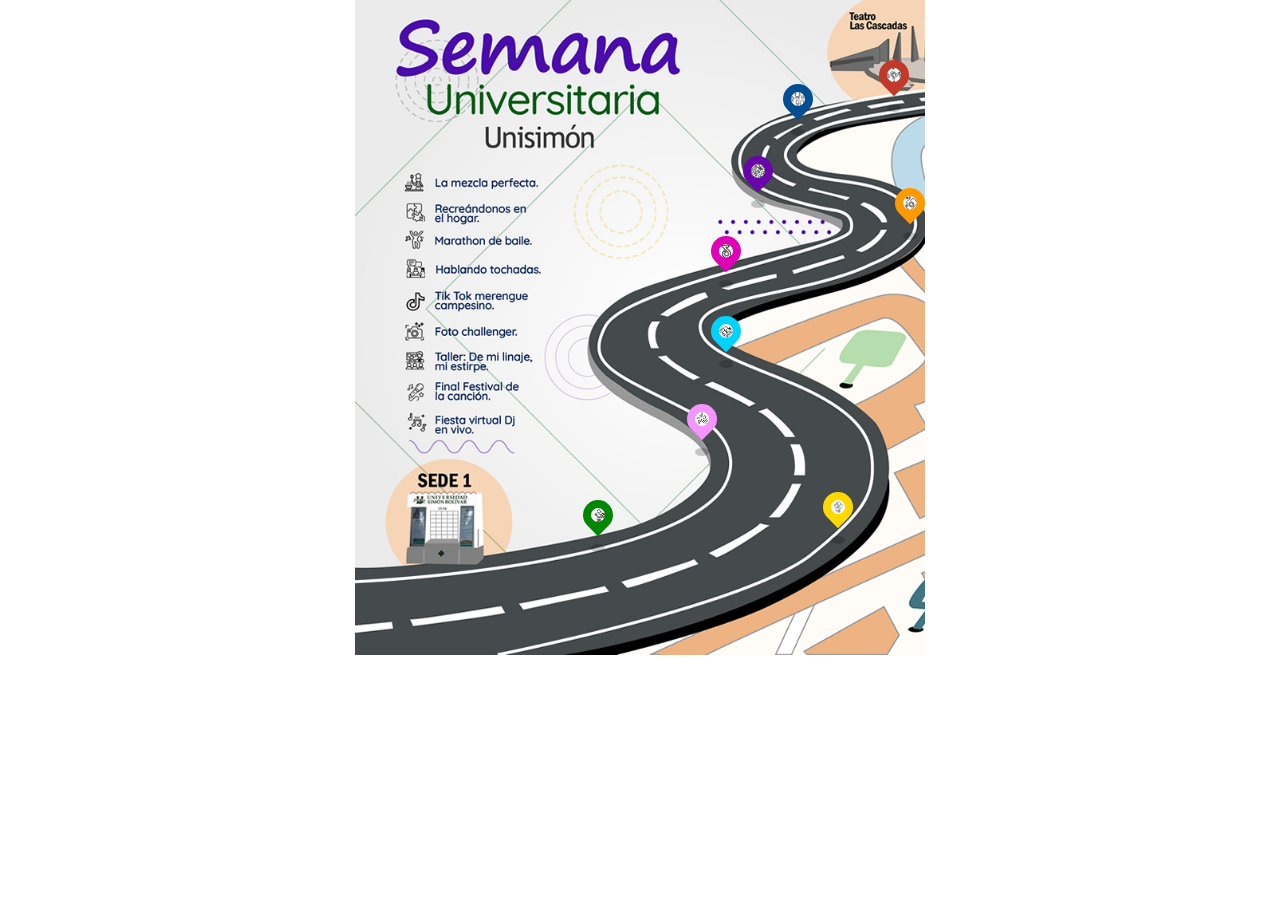
==== index.html @ f12e04e8 "Update index.html" ====
<!DOCTYPE html>
<html lang="es">
<head>
    <meta charset="UTF-8">
    <meta name="viewport" content="width=device-width, initial-scale=1.0">
    <title>Semana Universitaria</title>

    <link rel="stylesheet" href="css/style.css">
    <link rel="stylesheet" href="css/stylecr.css">
    <link rel=”shortcut icon” type=”image/png” href=”unisimon.png”/>
    
   
</head>
<body>
    <main>
        <div class="c-pin-pulse">
                <a class="enlace" href="page/act9.html">
                    <div class='pin dj'></div>
                    <div class='pulse'></div>
                </a>
                <div class="title title_left title_rojo"><font color="black" face="calibri">Fiesta virtual DJ en vivo</font></div>
            
        </div>
        <div class="c-pin-pulse">
                <a class="enlace" href="page/act8.html">
                    <div class='pin final'></div>
                    <div class='pulse'></div>
                </a>
                <div class="title title_azul"><font color="black" face="calibri">Final festival de la canción</font></div>
            
        </div>
        <div class="c-pin-pulse">
             
            <a class="enlace" href="page/act7.html">
               
                <div class='pin taller'>
            </div>
                <div class='pulse'></div>
            </a>
                <div class="title title_morado"><font color="black" face="calibri">Taller: De mi Linaje mi Estirpe</font></div>
        </div>
         <div class="c-pin-pulse">
            <a class="enlace" href="page/act6.html">
                <div class='pin foto'></div>
                <div class='pulse'></div>
            </a>
                <div class="title title_left title_naranja"><font color="black" face="calibri">Foto Challenger</font></div>
        </div>
         <div class="c-pin-pulse">
            <a class="enlace" href="page/act5.html">
                <div class='pin tiktok'></div>
                <div class='pulse'></div>
            </a>
                <div class="title title_fucsia"><font color="black" face="calibri">Tik Tok Merengue Campesino</font></div>
        </div>
         <div class="c-pin-pulse">
            <a class="enlace" href="page/act4.html">
                <div class='pin hablar'></div>
                <div class='pulse'></div>
            </a>
                <div class="title title_cyan"><font color="black" face="calibri">Hablando Tochadas</font></div>
        </div>
         <div class="c-pin-pulse">
            <a class="enlace" href="page/act3.html">
                <div class='pin baile'></div>
                <div class='pulse'></div>
            </a>
                <div class="title title_rosa"><font color="black" face="calibri">Maratón de Baile</font></div>
        </div>
         <div class="c-pin-pulse">
            <a class="enlace" href="page/act2.html">
                <div class='pin hogar'></div>
                <div class='pulse'></div>
            </a>
                <div class="title title_left title_amarillo"><font color="black" face="calibri">Recreándonos en el Hogar</font></div>
        </div>
         <div class="c-pin-pulse">
            <a class="enlace" href="page/act1.html">
                <div class='pin mezcla'></div>
                <div class='pulse'></div>
            </a>
                <div class="title title_verde"><font color="black" face="calibri">La Mezcla Perfecta</font></div>
        </div>
        <div>
            <img src="img/fondo.jpg">
        </div>
        <div class="videos" style="clear: both; "><br>d</div>
    </main>

           

</body>
</html>
---- css/style.css ----
* {
    box-sizing: border-box;
    margin: 0;
    padding: 0;
}
:root {
    --rojo: #C0392B;
    --azul_oscuro: #004E92;
    --morado: #6804aa;
    --rosa: #DE01B6;
    --naranja: #FE9A00;
    --celeste: #00D4FE;
    --morado_claro: #F495FF;
    --amarillo: #FFD800;
    --verde: #008702;
}
main {
    margin: 0 auto;
    position: relative;
    width: 570px;
}
body, html { height: 100%; }
body{ position: relative; }
.pin {
    z-index: 1;
  width: 30px;
  height: 30px;
  border-radius: 50% 50% 50% 0;
  background: var(--azul_oscuro);
  -webkit-transform: rotate(-45deg);
  -moz-transform: rotate(-45deg);
  -o-transform: rotate(-45deg);
  -ms-transform: rotate(-45deg);
  transform: rotate(-45deg);
  margin: -20px 0 0 -20px;
  -webkit-animation-name: bounce;
  -moz-animation-name: bounce;
  -o-animation-name: bounce;
  -ms-animation-name: bounce;
  animation-name: bounce;
  -webkit-animation-fill-mode: both;
  -moz-animation-fill-mode: both;
  -o-animation-fill-mode: both;
  -ms-animation-fill-mode: both;
  animation-fill-mode: both;
  -webkit-animation-duration: 1s;
  -moz-animation-duration: 1s;
  -o-animation-duration: 1s;
  -ms-animation-duration: 1s;
  animation-duration: 1s;
}
.pin:after {
  content: '';
  width: 14px;
  height: 14px;
  margin: 8px 0 0 8px;
  background: #ffffff;
  position: absolute;
  border-radius: 50%;
}
.mezcla:after{
background-image: url('../img/Mezcla.png');
background-size: 100%;
}
.hogar:after{
background-image: url('../img/Recreandonos.png');
background-size: 100%;
}
.baile:after{
background-image: url('../img/Baile.png');
background-size: 100%;
}
.hablar:after{
background-image: url('../img/Hablando.png');
background-size: 100%;
}
.tiktok:after{
background-image: url('../img/tiktok.png');
background-size: 100%;
}
.foto:after{
background-image: url('../img/Foto.png');
background-size: 100%;
}
.taller:after{
background-image: url('../img/formacion.png');
background-size: 100%;
}
.final:after{
background-image: url('../img/microfono.png');
background-size: 100%;
}
.dj:after{
background-image: url('../img/musica.png');
background-size: 100%;
}

.c-pin-pulse { position: absolute; z-index: 2; }
.c-pin-pulse:nth-child(1) {
    left: 34rem;
    top: 5rem;
} 
.c-pin-pulse:nth-child(2) {
    left: 28rem;
    top: 6.5rem;
}
.c-pin-pulse:nth-child(3) {
    left: 25.5rem;
    top: 11rem;
}
.c-pin-pulse:nth-child(4) {
    left: 35rem;
    top: 13rem;
} 
.c-pin-pulse:nth-child(5) {
    left: 23.5rem;
    top: 16rem;
} 
.c-pin-pulse:nth-child(6) {
    left: 23.5rem;
    top: 21rem;
}
.c-pin-pulse:nth-child(7) {
    left: 22rem;
    top: 26.5rem;
} 
.c-pin-pulse:nth-child(8) {
    left: 30.5rem;
    top: 32rem;
} 
.c-pin-pulse:nth-child(9) {
    left: 15.5rem;
    top: 32.5rem;
} 
.c-pin-pulse:nth-child(1) .pin { background: var(--rojo); }
.c-pin-pulse:nth-child(2) .pin { background: var(--azul_oscuro); }
.c-pin-pulse:nth-child(3) .pin { background: var(--morado); }
.c-pin-pulse:nth-child(4) .pin { background: var(--naranja); } 
.c-pin-pulse:nth-child(5) .pin { background: var(--rosa); } 
.c-pin-pulse:nth-child(6) .pin { background: var(--celeste); }
.c-pin-pulse:nth-child(7) .pin { background: var(--morado_claro); } 
.c-pin-pulse:nth-child(8) .pin { background: var(--amarillo); } 
.c-pin-pulse:nth-child(9) .pin { background: var(--verde); } 

.pulse {
    z-index: 2;
  background: rgba(0,0,0,0.2);
  border-radius: 50%;
  height: 14px;
  width: 14px;
  margin: 11px 0px 0px -12px;
  -webkit-transform: rotateX(55deg);
  -moz-transform: rotateX(55deg);
  -o-transform: rotateX(55deg);
  -ms-transform: rotateX(55deg);
  transform: rotateX(55deg);
}
.pulse:after {
  content: "";
  border-radius: 50%;
  height: 40px;
  width: 40px;
  position: absolute;
  margin: -13px 0 0 -13px;
  -webkit-animation: pulsate 1s ease-out;
  -moz-animation: pulsate 1s ease-out;
  -o-animation: pulsate 1s ease-out;
  -ms-animation: pulsate 1s ease-out;
  animation: pulsate 1s ease-out;
  -webkit-animation-iteration-count: infinite;
  -moz-animation-iteration-count: infinite;
  -o-animation-iteration-count: infinite;
  -ms-animation-iteration-count: infinite;
  animation-iteration-count: infinite;
  opacity: 0;
  -ms-filter: "progid:DXImageTransform.Microsoft.Alpha(Opacity=0)";
  filter: alpha(opacity=0);
  -webkit-box-shadow: 0 0 1px 2px #89849b;
  box-shadow: 0 0 1px 2px #89849b;
  -webkit-animation-delay: 1.1s;
  -moz-animation-delay: 1.1s;
  -o-animation-delay: 1.1s;
  -ms-animation-delay: 1.1s;
  animation-delay: 1.1s;
}
.pulse:nth-child(2) {
    left: 25.5rem;
    top: 11rem;
}
@-moz-keyframes pulsate {
  0% {
    -webkit-transform: scale(0.1, 0.1);
    -moz-transform: scale(0.1, 0.1);
    -o-transform: scale(0.1, 0.1);
    -ms-transform: scale(0.1, 0.1);
    transform: scale(0.1, 0.1);
    opacity: 0;
    -ms-filter: "progid:DXImageTransform.Microsoft.Alpha(Opacity=0)";
    filter: alpha(opacity=0);
  }
  50% {
    opacity: 1;
    -ms-filter: none;
    filter: none;
  }
  100% {
    -webkit-transform: scale(1.2, 1.2);
    -moz-transform: scale(1.2, 1.2);
    -o-transform: scale(1.2, 1.2);
    -ms-transform: scale(1.2, 1.2);
    transform: scale(1.2, 1.2);
    opacity: 0;
    -ms-filter: "progid:DXImageTransform.Microsoft.Alpha(Opacity=0)";
    filter: alpha(opacity=0);
  }
}
@-webkit-keyframes pulsate {
  0% {
    -webkit-transform: scale(0.1, 0.1);
    -moz-transform: scale(0.1, 0.1);
    -o-transform: scale(0.1, 0.1);
    -ms-transform: scale(0.1, 0.1);
    transform: scale(0.1, 0.1);
    opacity: 0;
    -ms-filter: "progid:DXImageTransform.Microsoft.Alpha(Opacity=0)";
    filter: alpha(opacity=0);
  }
  50% {
    opacity: 1;
    -ms-filter: none;
    filter: none;
  }
  100% {
    -webkit-transform: scale(1.2, 1.2);
    -moz-transform: scale(1.2, 1.2);
    -o-transform: scale(1.2, 1.2);
    -ms-transform: scale(1.2, 1.2);
    transform: scale(1.2, 1.2);
    opacity: 0;
    -ms-filter: "progid:DXImageTransform.Microsoft.Alpha(Opacity=0)";
    filter: alpha(opacity=0);
  }
}
@-o-keyframes pulsate {
  0% {
    -webkit-transform: scale(0.1, 0.1);
    -moz-transform: scale(0.1, 0.1);
    -o-transform: scale(0.1, 0.1);
    -ms-transform: scale(0.1, 0.1);
    transform: scale(0.1, 0.1);
    opacity: 0;
    -ms-filter: "progid:DXImageTransform.Microsoft.Alpha(Opacity=0)";
    filter: alpha(opacity=0);
  }
  50% {
    opacity: 1;
    -ms-filter: none;
    filter: none;
  }
  100% {
    -webkit-transform: scale(1.2, 1.2);
    -moz-transform: scale(1.2, 1.2);
    -o-transform: scale(1.2, 1.2);
    -ms-transform: scale(1.2, 1.2);
    transform: scale(1.2, 1.2);
    opacity: 0;
    -ms-filter: "progid:DXImageTransform.Microsoft.Alpha(Opacity=0)";
    filter: alpha(opacity=0);
  }
}
@keyframes pulsate {
  0% {
    -webkit-transform: scale(0.1, 0.1);
    -moz-transform: scale(0.1, 0.1);
    -o-transform: scale(0.1, 0.1);
    -ms-transform: scale(0.1, 0.1);
    transform: scale(0.1, 0.1);
    opacity: 0;
    -ms-filter: "progid:DXImageTransform.Microsoft.Alpha(Opacity=0)";
    filter: alpha(opacity=0);
  }
  50% {
    opacity: 1;
    -ms-filter: none;
    filter: none;
  }
  100% {
    -webkit-transform: scale(1.2, 1.2);
    -moz-transform: scale(1.2, 1.2);
    -o-transform: scale(1.2, 1.2);
    -ms-transform: scale(1.2, 1.2);
    transform: scale(1.2, 1.2);
    opacity: 0;
    -ms-filter: "progid:DXImageTransform.Microsoft.Alpha(Opacity=0)";
    filter: alpha(opacity=0);
  }
}
@-moz-keyframes bounce {
  0% {
    opacity: 0;
    -ms-filter: "progid:DXImageTransform.Microsoft.Alpha(Opacity=0)";
    filter: alpha(opacity=0);
    -webkit-transform: translateY(-2000px) rotate(-45deg);
    -moz-transform: translateY(-2000px) rotate(-45deg);
    -o-transform: translateY(-2000px) rotate(-45deg);
    -ms-transform: translateY(-2000px) rotate(-45deg);
    transform: translateY(-2000px) rotate(-45deg);
  }
  60% {
    opacity: 1;
    -ms-filter: none;
    filter: none;
    -webkit-transform: translateY(30px) rotate(-45deg);
    -moz-transform: translateY(30px) rotate(-45deg);
    -o-transform: translateY(30px) rotate(-45deg);
    -ms-transform: translateY(30px) rotate(-45deg);
    transform: translateY(30px) rotate(-45deg);
  }
  80% {
    -webkit-transform: translateY(-10px) rotate(-45deg);
    -moz-transform: translateY(-10px) rotate(-45deg);
    -o-transform: translateY(-10px) rotate(-45deg);
    -ms-transform: translateY(-10px) rotate(-45deg);
    transform: translateY(-10px) rotate(-45deg);
  }
  100% {
    -webkit-transform: translateY(0) rotate(-45deg);
    -moz-transform: translateY(0) rotate(-45deg);
    -o-transform: translateY(0) rotate(-45deg);
    -ms-transform: translateY(0) rotate(-45deg);
    transform: translateY(0) rotate(-45deg);
  }
}
@-webkit-keyframes bounce {
  0% {
    opacity: 0;
    -ms-filter: "progid:DXImageTransform.Microsoft.Alpha(Opacity=0)";
    filter: alpha(opacity=0);
    -webkit-transform: translateY(-2000px) rotate(-45deg);
    -moz-transform: translateY(-2000px) rotate(-45deg);
    -o-transform: translateY(-2000px) rotate(-45deg);
    -ms-transform: translateY(-2000px) rotate(-45deg);
    transform: translateY(-2000px) rotate(-45deg);
  }
  60% {
    opacity: 1;
    -ms-filter: none;
    filter: none;
    -webkit-transform: translateY(30px) rotate(-45deg);
    -moz-transform: translateY(30px) rotate(-45deg);
    -o-transform: translateY(30px) rotate(-45deg);
    -ms-transform: translateY(30px) rotate(-45deg);
    transform: translateY(30px) rotate(-45deg);
  }
  80% {
    -webkit-transform: translateY(-10px) rotate(-45deg);
    -moz-transform: translateY(-10px) rotate(-45deg);
    -o-transform: translateY(-10px) rotate(-45deg);
    -ms-transform: translateY(-10px) rotate(-45deg);
    transform: translateY(-10px) rotate(-45deg);
  }
  100% {
    -webkit-transform: translateY(0) rotate(-45deg);
    -moz-transform: translateY(0) rotate(-45deg);
    -o-transform: translateY(0) rotate(-45deg);
    -ms-transform: translateY(0) rotate(-45deg);
    transform: translateY(0) rotate(-45deg);
  }
}
@-o-keyframes bounce {
  0% {
    opacity: 0;
    -ms-filter: "progid:DXImageTransform.Microsoft.Alpha(Opacity=0)";
    filter: alpha(opacity=0);
    -webkit-transform: translateY(-2000px) rotate(-45deg);
    -moz-transform: translateY(-2000px) rotate(-45deg);
    -o-transform: translateY(-2000px) rotate(-45deg);
    -ms-transform: translateY(-2000px) rotate(-45deg);
    transform: translateY(-2000px) rotate(-45deg);
  }
  60% {
    opacity: 1;
    -ms-filter: none;
    filter: none;
    -webkit-transform: translateY(30px) rotate(-45deg);
    -moz-transform: translateY(30px) rotate(-45deg);
    -o-transform: translateY(30px) rotate(-45deg);
    -ms-transform: translateY(30px) rotate(-45deg);
    transform: translateY(30px) rotate(-45deg);
  }
  80% {
    -webkit-transform: translateY(-10px) rotate(-45deg);
    -moz-transform: translateY(-10px) rotate(-45deg);
    -o-transform: translateY(-10px) rotate(-45deg);
    -ms-transform: translateY(-10px) rotate(-45deg);
    transform: translateY(-10px) rotate(-45deg);
  }
  100% {
    -webkit-transform: translateY(0) rotate(-45deg);
    -moz-transform: translateY(0) rotate(-45deg);
    -o-transform: translateY(0) rotate(-45deg);
    -ms-transform: translateY(0) rotate(-45deg);
    transform: translateY(0) rotate(-45deg);
  }
}
@keyframes bounce {
  0% {
    opacity: 0;
    -ms-filter: "progid:DXImageTransform.Microsoft.Alpha(Opacity=0)";
    filter: alpha(opacity=0);
    -webkit-transform: translateY(-2000px) rotate(-45deg);
    -moz-transform: translateY(-2000px) rotate(-45deg);
    -o-transform: translateY(-2000px) rotate(-45deg);
    -ms-transform: translateY(-2000px) rotate(-45deg);
    transform: translateY(-2000px) rotate(-45deg);
  }
  60% {
    opacity: 1;
    -ms-filter: none;
    filter: none;
    -webkit-transform: translateY(30px) rotate(-45deg);
    -moz-transform: translateY(30px) rotate(-45deg);
    -o-transform: translateY(30px) rotate(-45deg);
    -ms-transform: translateY(30px) rotate(-45deg);
    transform: translateY(30px) rotate(-45deg);
  }
  80% {
    -webkit-transform: translateY(-10px) rotate(-45deg);
    -moz-transform: translateY(-10px) rotate(-45deg);
    -o-transform: translateY(-10px) rotate(-45deg);
    -ms-transform: translateY(-10px) rotate(-45deg);
    transform: translateY(-10px) rotate(-45deg);
  }
  100% {
    -webkit-transform: translateY(0) rotate(-45deg);
    -moz-transform: translateY(0) rotate(-45deg);
    -o-transform: translateY(0) rotate(-45deg);
    -ms-transform: translateY(0) rotate(-45deg);
    transform: translateY(0) rotate(-45deg);
  }
}

img {
    position: absolute;
    left: 0;
    right: 0;
    top: 0;
    margin: auto;
    width: 100%;
    z-index: 0;
    opacity: 1;
}

@media (max-width: 570px) {
    main { width: 320px }
     .c-pin-pulse:nth-child(1) {
        left: 19rem;
        top: 2.5rem;
    } 
    .c-pin-pulse:nth-child(2) {
        left: 16rem;
        top: 3.5rem;
    }
    .c-pin-pulse:nth-child(3) {
        left: 14.5rem;
        top: 6rem;
    }
    .c-pin-pulse:nth-child(4) {
        left: 20rem;
        top: 7.5rem;
    } 
    .c-pin-pulse:nth-child(5) {
        left: 13.5rem;
        top: 8.5rem;
    } 
    .c-pin-pulse:nth-child(6) {
        left: 13.5rem;
        top: 11.5rem;
    }
    .c-pin-pulse:nth-child(7) {
        left: 12.5rem;
        top: 14.5rem;
    } 
    .c-pin-pulse:nth-child(8) {
        left: 17rem;
        top: 18rem;
    } 
    .c-pin-pulse:nth-child(9) {
        left: 9rem;
        top: 18rem;
    } 
   
}
---- css/stylecr.css ----
@font-face {
  font-family: "Quicksand-Bold";
  src: url("font/Quicksand-Bold.ttf");
}

.title {
	margin-left: 20px;
	margin-top: -60px;
	display: none;
	font-family: "Quicksand-Bold", cursive;
	color:#fff;
	background-color: rgba(240,233,233,0.6);
	border-color: #000;
	border: solid 1px;
	border-radius: 3px;
	padding: 3px;
	font-size: 12px;
	width: 100px;
	font-weight: bold;
}

.title_left {
	margin-left: -130px;
}

.enlace:hover+.title {
	display: block;
}

.title_verde {
	background-color: #7DCEA0;
}

.title_amarillo {
	background-color: #F7DC6F;
}

.title_rosa {
	background-color: #F6CEF5;
	margin-top: -50px;
}

.title_cyan {
	background-color:#CEECF5;
}

.title_fucsia {
	background-color:#F6CEF5;
}

.title_naranja {
	background-color:#F3E2A9;
	margin-top: -50px;
}

.title_morado {
	background-color: #ECCEF5;
}

.title_azul {
	background-color:#A9BCF5;
}
.title_rojo {
	background-color:#F1948A;
}

.videos {
	margin 0 auto;
}
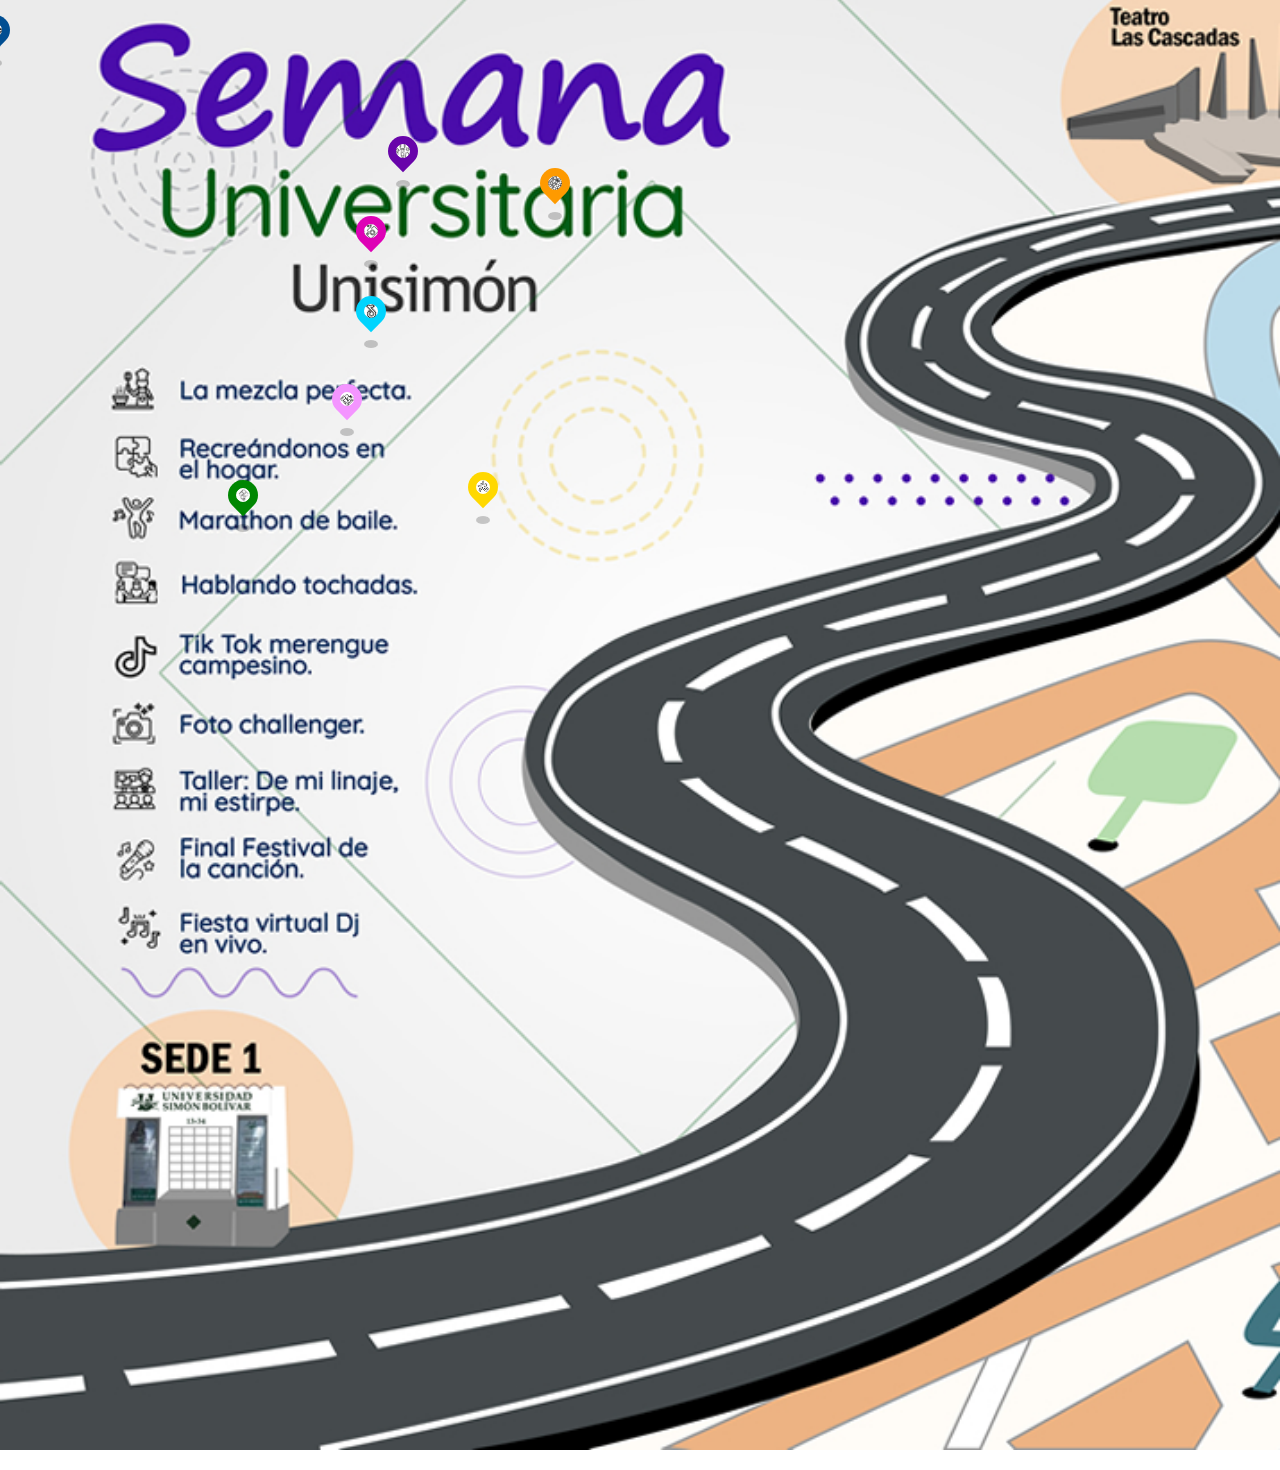
==== commit ee36c835: "Update index.html" ====
--- a/index.html
+++ b/index.html
@@ -7,7 +7,7 @@
 
     <link rel="stylesheet" href="css/style.css">
     <link rel="stylesheet" href="css/stylecr.css">
-    <link rel=”shortcut icon” type=”image/png” href=”unisimon.png”/>
+    <link rel="shortcut icon” type="image/png” href="unisimon.png”>
     
    
 </head>
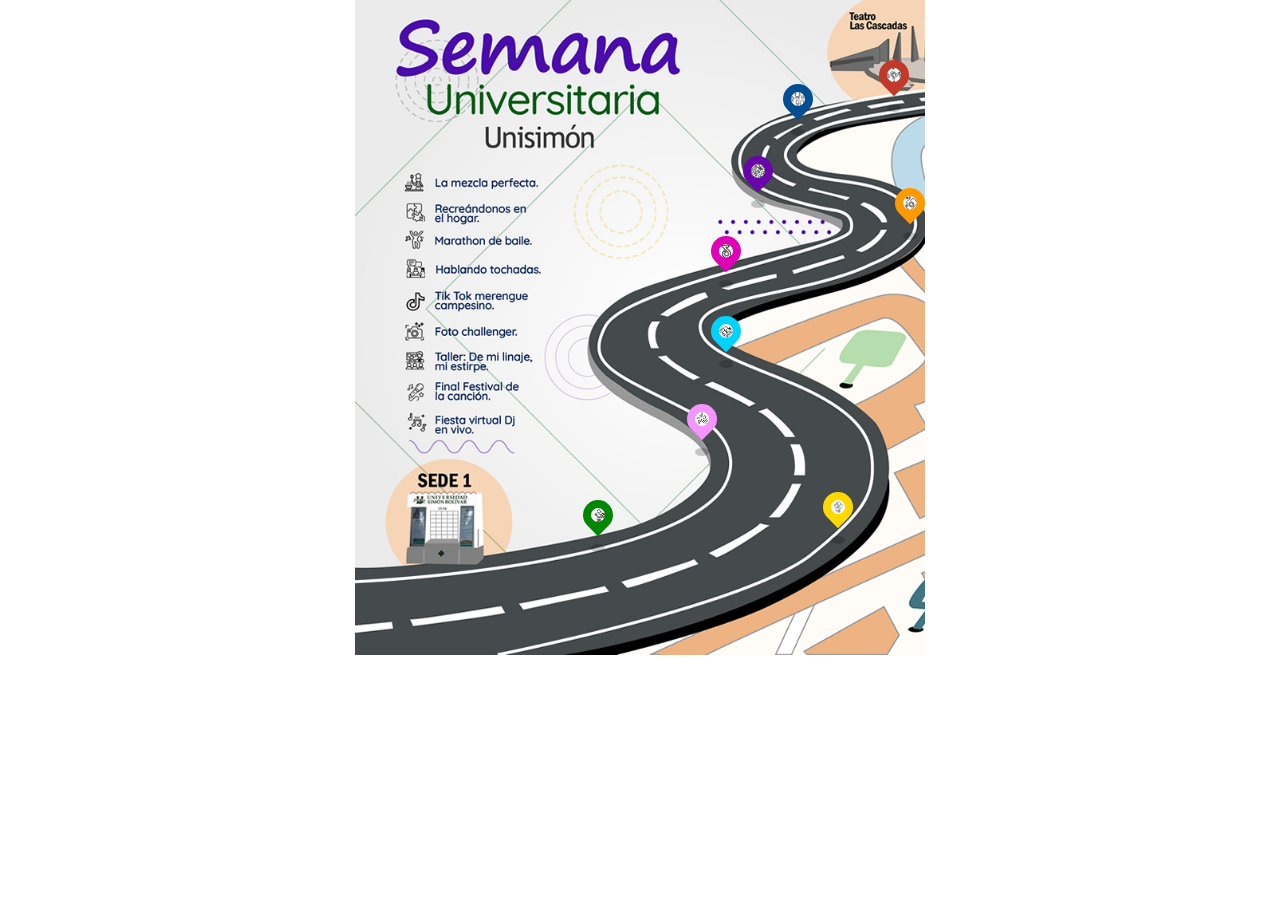
==== commit 43ffe413: "Update index.html" ====
--- a/index.html
+++ b/index.html
@@ -7,7 +7,7 @@
 
     <link rel="stylesheet" href="css/style.css">
     <link rel="stylesheet" href="css/stylecr.css">
-    <link rel="shortcut icon” type="image/png” href="unisimon.png”>
+    
     
    
 </head>
